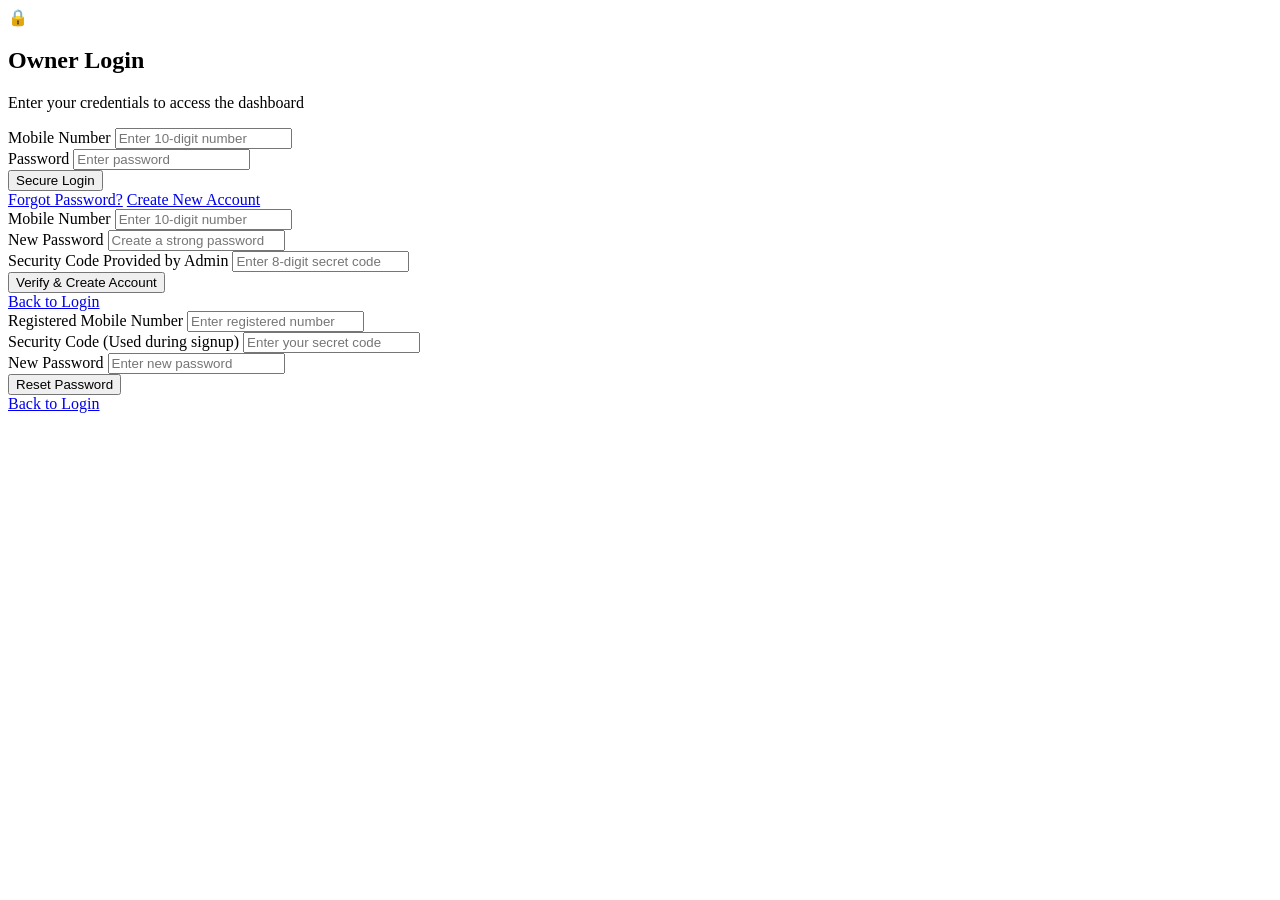
==== admin-panel/index.html @ 591eb159 "Add initial HTML structure for admin panel login" ====
<!DOCTYPE html>
<html lang="en">
<head>
    <meta charset="UTF-8">
    <meta name="viewport" content="width=device-width, initial-scale=1.0">
    <title>Shop Owner Portal - Secure Login</title>
    <link rel="stylesheet" href="style.css">
</head>
<body>

    <div class="login-wrapper">
        <div class="login-card">
            <div class="lock-icon">🔒</div>
            <h2 id="formTitle">Owner Login</h2>
            <p id="formSubtitle">Enter your credentials to access the dashboard</p>

            <form id="loginForm" class="active-form">
                <div class="input-group">
                    <label>Mobile Number</label>
                    <input type="tel" id="loginMobile" placeholder="Enter 10-digit number" required>
                </div>
                <div class="input-group">
                    <label>Password</label>
                    <input type="password" id="loginPassword" placeholder="Enter password" required>
                </div>
                <button type="button" class="btn-primary" id="btnLogin">Secure Login</button>
                
                <div class="form-links">
                    <a href="#" id="linkForgot">Forgot Password?</a>
                    <a href="#" id="linkCreate">Create New Account</a>
                </div>
            </form>

            <form id="registerForm" class="hidden-form">
                <div class="input-group">
                    <label>Mobile Number</label>
                    <input type="tel" id="regMobile" placeholder="Enter 10-digit number" required>
                </div>
                <div class="input-group">
                    <label>New Password</label>
                    <input type="password" id="regPassword" placeholder="Create a strong password" required>
                </div>
                <div class="input-group">
                    <label>Security Code <span class="badge">Provided by Admin</span></label>
                    <input type="text" id="regCode" placeholder="Enter 8-digit secret code" required>
                </div>
                <button type="button" class="btn-primary" id="btnRegister">Verify & Create Account</button>
                
                <div class="form-links center-link">
                    <a href="#" id="linkBackToLogin1">Back to Login</a>
                </div>
            </form>

            <form id="forgotForm" class="hidden-form">
                <div class="input-group">
                    <label>Registered Mobile Number</label>
                    <input type="tel" id="forgotMobile" placeholder="Enter registered number" required>
                </div>
                <div class="input-group">
                    <label>Security Code (Used during signup)</label>
                    <input type="text" id="forgotCode" placeholder="Enter your secret code" required>
                </div>
                <div class="input-group">
                    <label>New Password</label>
                    <input type="password" id="forgotNewPassword" placeholder="Enter new password" required>
                </div>
                <button type="button" class="btn-primary" id="btnResetPass">Reset Password</button>
                
                <div class="form-links center-link">
                    <a href="#" id="linkBackToLogin2">Back to Login</a>
                </div>
            </form>

        </div>
    </div>

    <script src="script.js"></script>
</body>
</html>
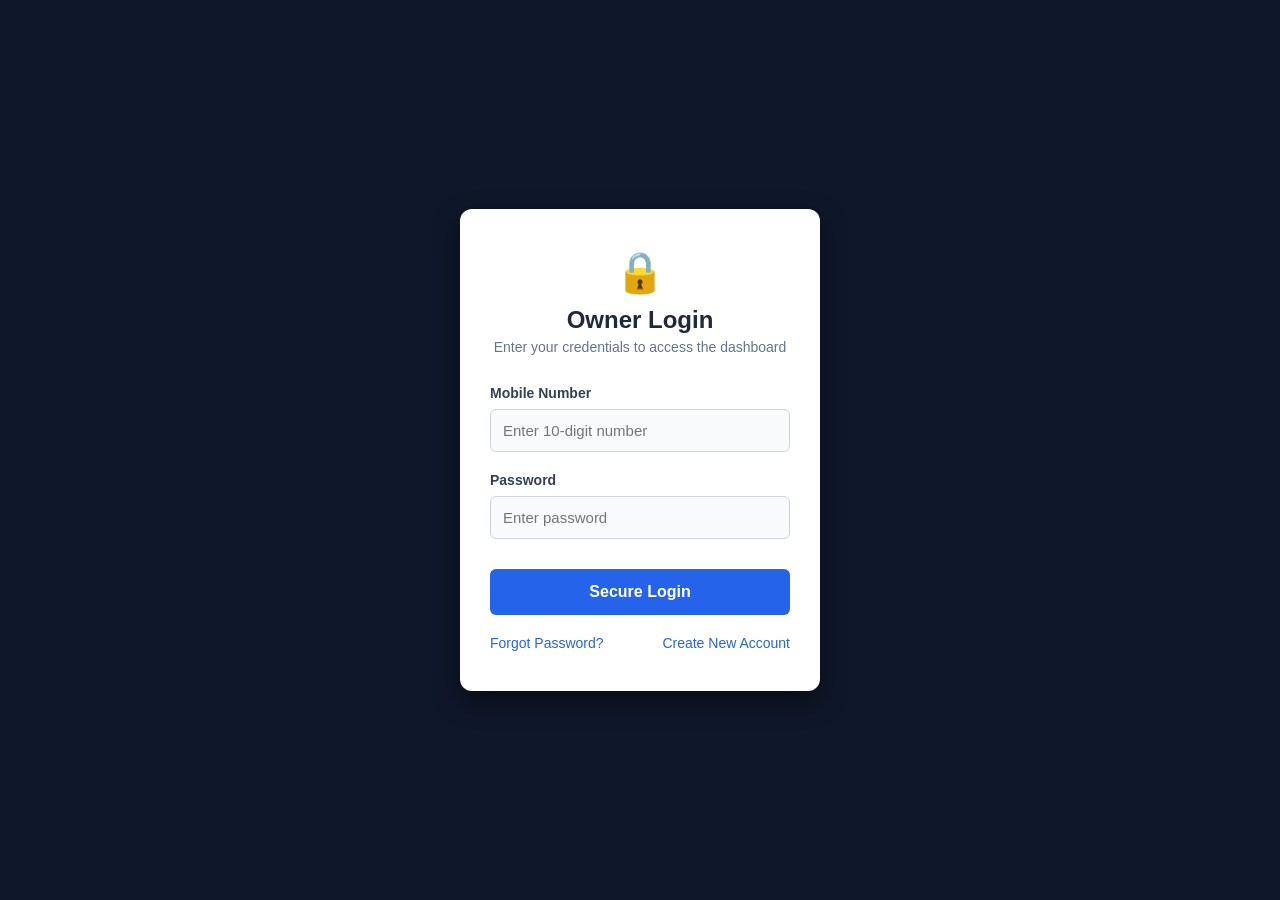
==== commit 3b9b103e: "Change script tag to module type for index.html" ====
--- a/admin-panel/index.html
+++ b/admin-panel/index.html
@@ -74,6 +74,6 @@
         </div>
     </div>
 
-    <script src="script.js"></script>
+    <script type="module" src="script.js"></script>
 </body>
 </html>
--- a/admin-panel/style.css
+++ b/admin-panel/style.css
@@ -0,0 +1,138 @@
+* {
+    margin: 0;
+    padding: 0;
+    box-sizing: border-box;
+    font-family: 'Segoe UI', Tahoma, Geneva, Verdana, sans-serif;
+}
+
+body {
+    background-color: #0f172a; /* Dark professional blue/black theme for Admin */
+    display: flex;
+    justify-content: center;
+    align-items: center;
+    height: 100vh; /* Full screen height */
+}
+
+.login-wrapper {
+    width: 100%;
+    max-width: 400px;
+    padding: 20px;
+}
+
+.login-card {
+    background-color: #ffffff;
+    border-radius: 12px;
+    padding: 40px 30px;
+    box-shadow: 0 10px 25px rgba(0, 0, 0, 0.5);
+    text-align: left;
+}
+
+.lock-icon {
+    font-size: 40px;
+    text-align: center;
+    margin-bottom: 10px;
+}
+
+.login-card h2 {
+    color: #1e293b;
+    font-size: 24px;
+    text-align: center;
+    margin-bottom: 5px;
+}
+
+.login-card p {
+    color: #64748b;
+    font-size: 14px;
+    text-align: center;
+    margin-bottom: 30px;
+}
+
+/* Form Styles */
+.hidden-form {
+    display: none;
+}
+
+.active-form {
+    display: block;
+}
+
+.input-group {
+    margin-bottom: 20px;
+}
+
+.input-group label {
+    display: block;
+    color: #334155;
+    font-size: 14px;
+    font-weight: bold;
+    margin-bottom: 8px;
+}
+
+.badge {
+    background-color: #e2e8f0;
+    color: #475569;
+    font-size: 10px;
+    padding: 2px 6px;
+    border-radius: 4px;
+    margin-left: 5px;
+    font-weight: normal;
+}
+
+.input-group input {
+    width: 100%;
+    padding: 12px;
+    border: 1px solid #cbd5e1;
+    border-radius: 6px;
+    font-size: 15px;
+    color: #0f172a;
+    background-color: #f8fafc;
+    transition: all 0.3s;
+}
+
+.input-group input:focus {
+    outline: none;
+    border-color: #2563eb;
+    box-shadow: 0 0 0 3px rgba(37, 99, 235, 0.1);
+    background-color: #ffffff;
+}
+
+/* Button */
+.btn-primary {
+    width: 100%;
+    background-color: #2563eb; /* Professional Blue */
+    color: #ffffff;
+    border: none;
+    padding: 14px;
+    border-radius: 6px;
+    font-size: 16px;
+    font-weight: bold;
+    cursor: pointer;
+    transition: background-color 0.3s;
+    margin-top: 10px;
+}
+
+.btn-primary:hover {
+    background-color: #1d4ed8;
+}
+
+/* Links */
+.form-links {
+    display: flex;
+    justify-content: space-between;
+    margin-top: 20px;
+    font-size: 14px;
+}
+
+.center-link {
+    justify-content: center;
+}
+
+.form-links a {
+    color: #2563eb;
+    text-decoration: none;
+    font-weight: 500;
+}
+
+.form-links a:hover {
+    text-decoration: underline;
+}
